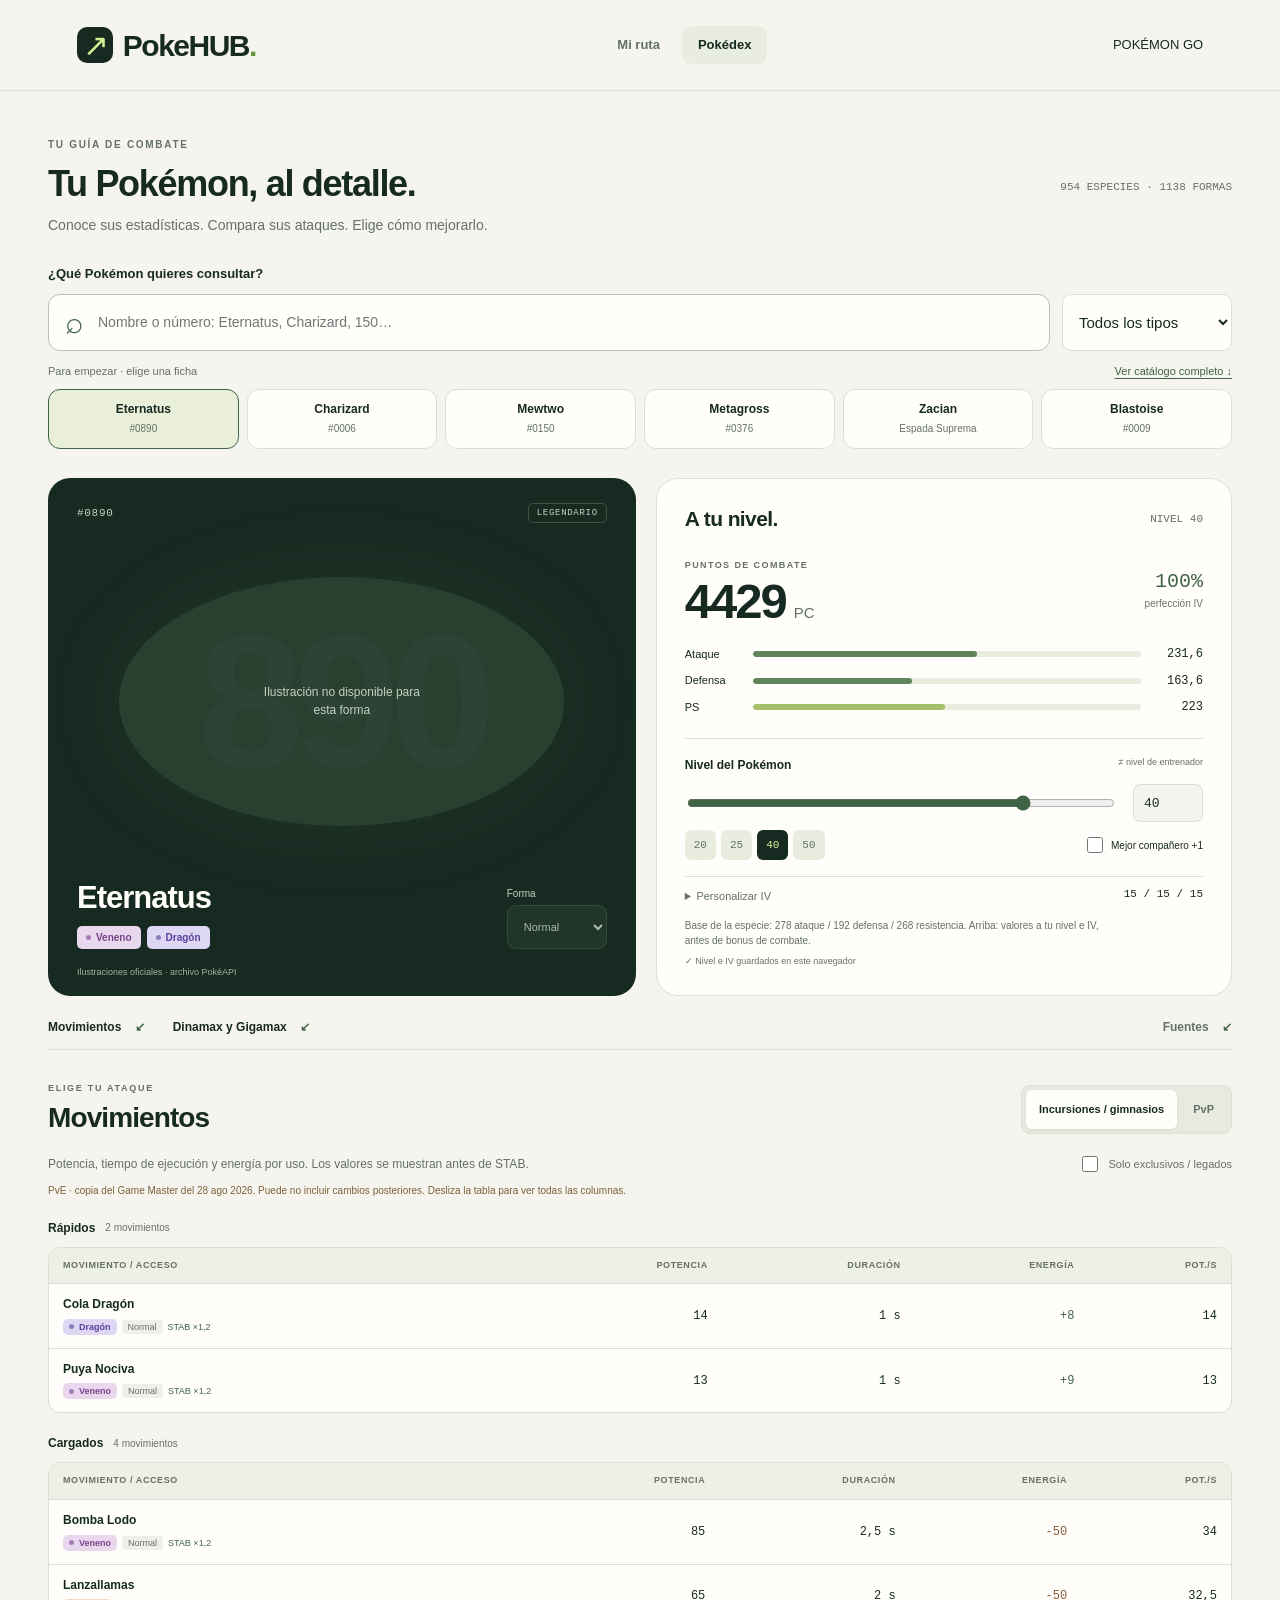
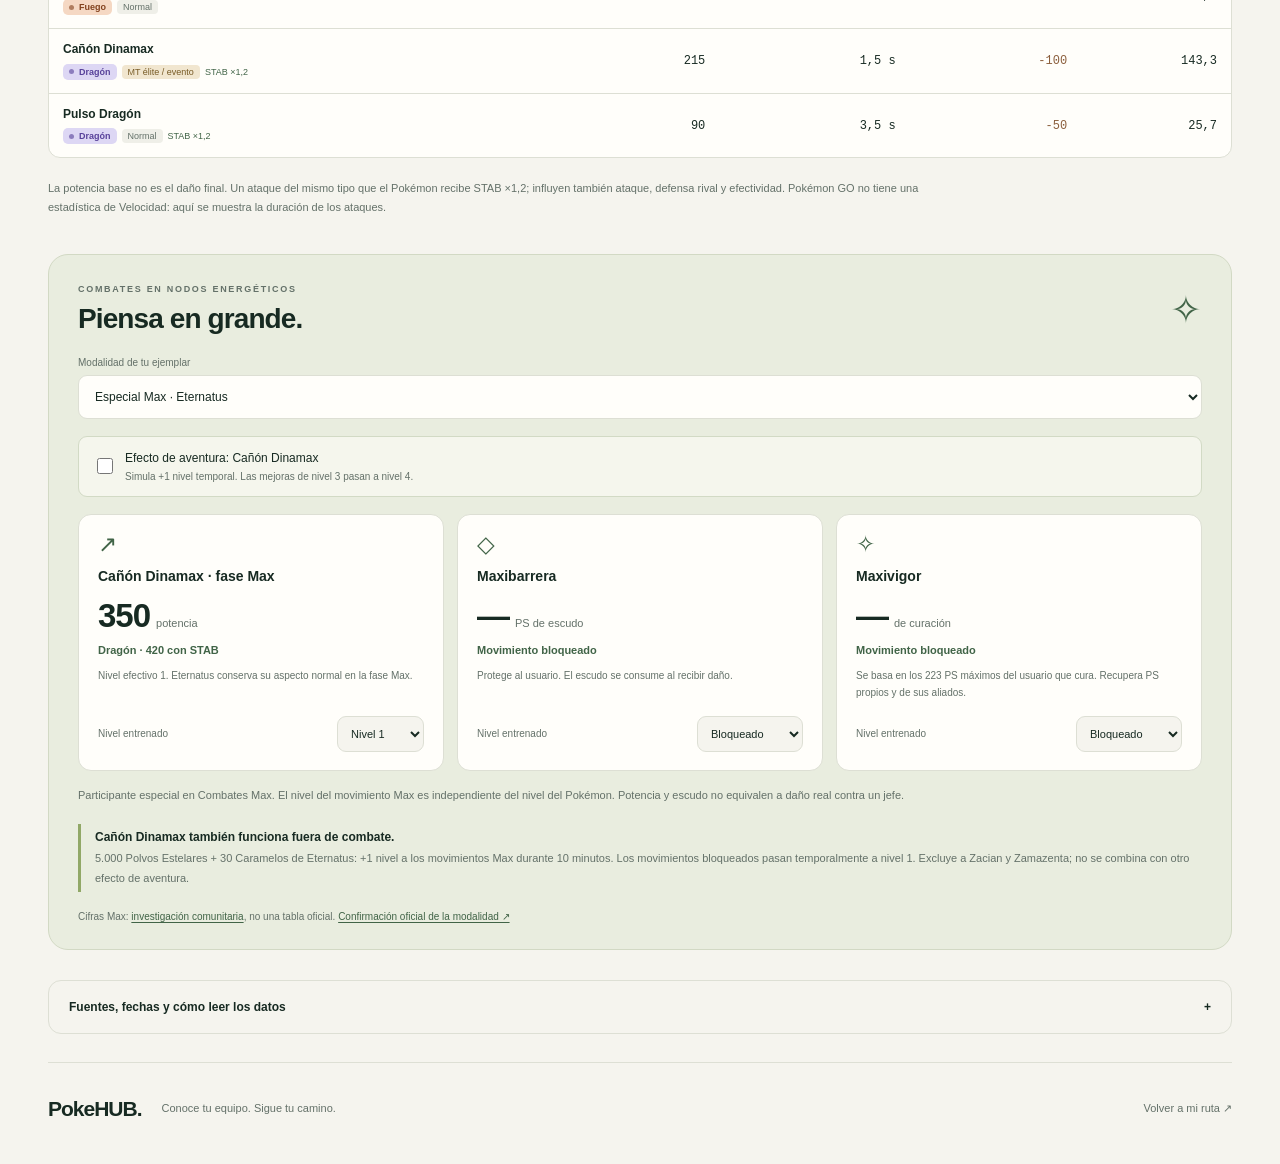
==== pokedex.html @ 444dfc64 "Add GO Pokedex with level stats and Max moves Add a Spanish Pokémon GO catalogue with real artwork, " ====
<!doctype html>
<html lang="es">
<head>
  <meta charset="utf-8"><meta name="viewport" content="width=device-width,initial-scale=1,viewport-fit=cover">
  <meta name="theme-color" content="#172a22"><meta name="description" content="Pokédex de Pokémon GO: calcula PC y estadísticas por nivel e IV, compara movimientos normales y legados, y consulta Dinamax y Gigamax.">
  <title>Pokédex · PokeHUB</title>
  <link rel="icon" href="data:image/svg+xml,%3Csvg xmlns='http://www.w3.org/2000/svg' viewBox='0 0 64 64'%3E%3Crect width='64' height='64' rx='18' fill='%23172a22'/%3E%3Cpath d='M18 42V22h28M34 10l12 12-12 12' fill='none' stroke='%23d0f18c' stroke-width='5'/%3E%3C/svg%3E">
  <link rel="stylesheet" href="style.css"><link rel="stylesheet" href="pokedex.css">
  <script type="module" src="pokedex.mjs"></script>
</head>
<body class="dex-page">
  <a class="skip-link" href="#pokemon-detail">Saltar a la ficha</a>
  <header class="site-header"><a href="index.html" class="brand" aria-label="PokeHUB, inicio"><span class="brand-icon" aria-hidden="true">↗</span>PokeHUB<span class="brand-dot">.</span></a><nav class="app-nav" aria-label="Módulos de PokeHUB"><a href="index.html">Mi ruta</a><a href="pokedex.html" aria-current="page">Pokédex</a></nav><span class="location">POKÉMON GO</span></header>
  <main class="page dex-main">
    <div class="page-heading"><div><div class="eyebrow">TU GUÍA DE COMBATE</div><h1>Tu Pokémon, al detalle.</h1><p>Conoce sus estadísticas. Compara sus ataques. Elige cómo mejorarlo.</p></div><span class="catalogue-badge" id="catalogue-badge">Cargando Pokédex…</span></div>
    <section class="dex-search" aria-label="Buscar Pokémon">
      <label for="pokemon-search" class="search-label">¿Qué Pokémon quieres consultar?</label>
      <div class="search-controls"><div class="pokemon-search-box"><span aria-hidden="true">⌕</span><input type="search" id="pokemon-search" placeholder="Nombre o número: Eternatus, Charizard, 150…" autocomplete="off" aria-controls="search-results"><button id="clear-search" aria-label="Limpiar búsqueda" hidden>×</button></div><label class="type-filter"><span class="sr-only">Filtrar por tipo</span><select id="type-filter"><option value="">Todos los tipos</option></select></label></div>
      <div class="search-meta"><span id="search-count" role="status">Preparando fichas…</span><button class="plain-link" id="browse-all">Ver catálogo completo ↓</button></div>
      <div id="search-results" class="search-results"></div><button class="button secondary load-more" id="load-more" hidden>Mostrar más Pokémon</button>
    </section>
    <div id="load-error" class="load-error" role="alert" hidden>No se ha podido cargar la Pokédex. Comprueba tu conexión y <button id="retry-load">vuelve a intentarlo</button>.</div>
    <div id="pokemon-detail" hidden>
      <section class="pokemon-overview" aria-label="Ficha y estadísticas">
        <div class="pokemon-portrait"><div class="portrait-top"><span id="dex-number"></span><span id="pokemon-category"></span></div><div class="art-stage"><span class="art-number" id="art-number" aria-hidden="true"></span><img id="pokemon-art" width="360" height="320" alt=""><span id="art-fallback" hidden>Ilustración no disponible para esta forma</span></div><div class="portrait-caption"><div><h2 id="pokemon-name"></h2><div id="pokemon-types" class="type-pills"></div></div><label class="form-picker">Forma<select id="form-select" aria-label="Forma del Pokémon"></select></label></div><p id="art-credit">Ilustraciones oficiales · archivo PokéAPI</p></div>
        <section class="stat-panel" aria-labelledby="stat-heading"><div class="section-kicker"><h2 id="stat-heading">A tu nivel.</h2><span id="effective-level"></span></div><div class="cp-heading"><div><span class="small-label">PUNTOS DE COMBATE</span><div class="cp-value"><span id="cp-value">—</span><span>PC</span></div></div><div class="iv-summary"><strong id="iv-percent"></strong><span>perfección IV</span></div></div><div class="stat-rows" id="stat-rows"></div><div class="level-control"><label for="level-range">Nivel del Pokémon <span>≠ nivel de entrenador</span></label><div class="level-inputs"><input id="level-range" type="range" min="1" max="50" step="0.5" value="40" aria-label="Nivel del Pokémon, deslizador"><input id="level-number" type="number" min="1" max="50" step="0.5" value="40" aria-label="Nivel del Pokémon"></div></div><div class="level-presets" aria-label="Niveles habituales"><button data-level="20">20</button><button data-level="25">25</button><button data-level="40">40</button><button data-level="50">50</button><label class="buddy-control"><input type="checkbox" id="best-buddy">Mejor compañero +1</label></div><details class="iv-controls"><summary>Personalizar IV <span id="iv-preview">15 / 15 / 15</span></summary><div class="iv-inputs"><label>Ataque<input id="iv-atk" type="number" min="0" max="15" step="1" value="15"></label><label>Defensa<input id="iv-def" type="number" min="0" max="15" step="1" value="15"></label><label>PS<input id="iv-hp" type="number" min="0" max="15" step="1" value="15"></label></div></details><p class="stat-note" id="stat-note">PC y PS calculados para este nivel e IV. Ataque y defensa efectivos antes de modificadores de combate.</p><p class="save-settings" id="settings-status" role="status"></p></section>
      </section>
      <nav class="detail-tabs" aria-label="Secciones de la ficha"><a href="#moves-section">Movimientos <span>↙</span></a><a href="#max-section">Dinamax y Gigamax <span>↙</span></a><a href="#sources">Fuentes <span>↙</span></a></nav>
      <section class="moves-section" id="moves-section" aria-labelledby="moves-heading"><div class="section-header"><div><div class="eyebrow">ELIGE TU ATAQUE</div><h2 id="moves-heading">Movimientos</h2></div><div class="segmented" role="group" aria-label="Modo de combate"><button data-mode="pve" aria-pressed="true">Incursiones / gimnasios</button><button data-mode="pvp" aria-pressed="false">PvP</button></div></div><div class="moves-toolbar"><p id="move-explainer"></p><label class="legacy-filter"><input type="checkbox" id="legacy-only">Solo exclusivos / legados</label></div><p id="move-date" class="data-note"></p><div id="move-tables"></div><p class="move-footnote">La potencia base no es el daño final. Un ataque del mismo tipo que el Pokémon recibe STAB ×1,2; influyen también ataque, defensa rival y efectividad. Pokémon GO no tiene una estadística de Velocidad: aquí se muestra la duración de los ataques.</p></section>
      <section class="max-section" id="max-section" aria-labelledby="max-heading"><div class="section-header"><div><div class="eyebrow">COMBATES EN NODOS ENERGÉTICOS</div><h2 id="max-heading">Piensa en grande.</h2></div><span class="max-mark" aria-hidden="true">✧</span></div><div id="max-content"></div></section>
    </div>
    <details class="sources" id="sources"><summary>Fuentes, fechas y cómo leer los datos <span>+</span></summary><div><p><strong>Herramienta independiente para Pokémon GO.</strong> No existe aquí una API oficial de Scopely. Las cifras proceden de datos del juego recopilados por proyectos comunitarios; las reglas publicadas por Pokémon GO se enlazan por separado.</p><ul id="data-sources"><li><a href="https://github.com/pvpoke/pvpoke" target="_blank" rel="noopener noreferrer">PvPoke: estadísticas GO, movimientos, IV y multiplicadores de nivel ↗</a></li><li><a href="https://github.com/PokeMiners/game_masters" target="_blank" rel="noopener noreferrer">PokeMiners: copia del Game Master para ataques PvE ↗</a></li><li><a href="https://github.com/PokeAPI/sprites" target="_blank" rel="noopener noreferrer">PokéAPI: ilustraciones oficiales y nombres; no usamos estadísticas de los juegos principales ↗</a></li><li><a href="https://pokemongo.com/max-pokemon-battle?hl=es" target="_blank" rel="noopener noreferrer">Pokémon GO: reglas oficiales de Dinamax y Gigamax ↗</a></li><li><a href="https://pokemongo.com/en/news/adventure-effect-eternatus" target="_blank" rel="noopener noreferrer">Pokémon GO: efecto de aventura de Cañón Dinamax ↗</a></li><li><a href="https://www.reddit.com/r/TheSilphRoad/comments/1nmx8fb/" target="_blank" rel="noopener noreferrer">Investigación de Flyfunner y colaboradores: cifras de ataques Max ↗</a></li></ul><p id="source-dates"></p><p>Los cambios del juego pueden preceder a estas fuentes. La disponibilidad de MT élite y de eventos debe confirmarse en el juego. El catálogo Max es una selección de compatibilidades confirmadas, no una agenda de incursiones activas.</p><p>El nivel 51 requiere el bonus activo de Mejor compañero. Las cifras no incluyen clima, amistad, Pokémon oscuros, megaenergía, escudos rivales ni eficacia contra un objetivo concreto. © Pokémon / Nintendo / Creatures / GAME FREAK. Datos de PvPoke bajo <a href="PVPoke-LICENSE.txt">licencia MIT</a>.</p></div></details>
    <footer><span class="footer-brand">PokeHUB.</span><p>Conoce tu equipo. Sigue tu camino.</p><a href="index.html">Volver a mi ruta ↗</a></footer>
  </main>
</body></html>
---- style.css ----
:root{--paper:#f5f4ee;--surface:#fffefa;--ink:#172a22;--muted:#647169;--line:#dddfd4;--lime:#d1ef91;--green:#416447;--soft:#e9eddf;--radius:20px;--mono:ui-monospace,SFMono-Regular,Consolas,monospace;--sans:Inter,-apple-system,BlinkMacSystemFont,"Segoe UI",sans-serif}
*{box-sizing:border-box}html{scroll-behavior:smooth;scroll-padding-top:30px}body{margin:0;background:var(--paper);color:var(--ink);font-family:var(--sans);font-size:15px;line-height:1.5;-webkit-font-smoothing:antialiased}button,input{font:inherit}button,a,input{-webkit-tap-highlight-color:transparent}button{cursor:pointer}button:disabled{cursor:default;opacity:.4}a{color:inherit}button:focus-visible,a:focus-visible,input:focus-visible,summary:focus-visible{outline:3px solid #668c30;outline-offset:4px}svg{width:20px;height:20px;flex:none}button{border:0}button svg{pointer-events:none}[hidden]{display:none!important}.skip-link{position:fixed;top:8px;left:8px;background:var(--lime);padding:12px;z-index:100;transform:translateY(-150%)}.skip-link:focus{transform:none}.site-header{height:91px;padding:0 6%;border-bottom:1px solid var(--line);display:flex;align-items:center;justify-content:space-between;gap:20px}.brand{display:flex;align-items:center;font-size:30px;font-weight:760;letter-spacing:-1.5px;text-decoration:none}.brand-icon{display:grid;place-items:center;width:36px;height:36px;border-radius:10px;background:var(--ink);color:var(--lime);margin-right:10px;font-size:31px;font-weight:400;line-height:1}.brand-dot{color:#67923a}.header-caption{font-size:10px;letter-spacing:2.2px;font-weight:650;color:var(--muted)}.location{font-size:13px;display:flex;align-items:center;gap:8px}.location>span{font-size:20px}.page{max-width:1136px;margin:auto;padding:46px 28px 30px}.page-heading{display:flex;align-items:center;justify-content:space-between;gap:20px;margin-bottom:28px}.eyebrow{font-size:10px;letter-spacing:1.7px;font-weight:750}.page-heading .eyebrow{color:var(--muted)}h1{font-size:36px;letter-spacing:-1.3px;line-height:1.2;font-weight:650;margin:10px 0}p{margin:0}.page-heading p{color:var(--muted);font-size:14px}.date-tag{font:11px var(--mono);padding:8px 12px;border:1px solid var(--line);border-radius:6px;white-space:nowrap}.overview{display:grid;grid-template-columns:1.65fr 1fr;gap:20px}.next-panel{background:var(--ink);color:var(--surface);border-radius:var(--radius);padding:30px;position:relative;overflow:hidden;display:flex;flex-direction:column;min-height:325px}.next-panel:after{content:"";position:absolute;right:-45px;top:-62px;width:215px;height:215px;border:1px solid #ffffff13;border-radius:50%;pointer-events:none}.next-top{display:flex;align-items:center;justify-content:space-between;margin-bottom:25px}.next-top .eyebrow{color:var(--lime);display:flex;align-items:center;gap:8px}.status-dot{width:6px;height:6px;background:var(--lime);border-radius:50%}.group-label{font:11px var(--mono);color:#b6c2b7;border:1px solid #ffffff22;border-radius:5px;padding:4px 8px}.hero-number{font-size:12px;color:#b8c6bc;margin-bottom:5px}.hero-coords{font-family:var(--mono);font-size:clamp(21px,2.4vw,30px);font-weight:450;letter-spacing:-1.3px;margin:0 0 22px;display:flex;flex-wrap:wrap;gap:0 10px}.hero-coords span{white-space:nowrap}.hero-copy{display:flex;align-items:center;justify-content:center;gap:10px;width:100%;background:var(--lime);color:var(--ink);border-radius:10px;min-height:54px;font-size:15px;font-weight:700;transition:background .15s,transform .15s}.hero-copy:hover{background:#e0ffa6}.hero-copy:active{transform:scale(.985)}.next-footer{margin-top:auto;padding-top:20px;display:flex;align-items:center;justify-content:space-between;gap:12px;font-size:12px;color:#b8c6bc}.next-footer strong{font-weight:650;color:var(--surface)}.next-footer .clock-line{display:flex;align-items:center;gap:7px}.next-footer svg{width:15px;height:15px}.initial-note{color:#c9d6ca;font-size:11px;line-height:1.5;margin-top:12px}.progress-panel{border:1px solid var(--line);border-radius:var(--radius);padding:28px;background:#efefe6;display:flex;flex-direction:column}.progress-panel>.eyebrow{color:var(--muted)}.progress-value{display:flex;align-items:baseline;gap:9px;line-height:1;margin:16px 0 8px;font-size:49px;letter-spacing:-2px;font-weight:600;font-variant-numeric:tabular-nums}.progress-total{font-size:22px;color:#819080;letter-spacing:-.5px;font-weight:400}.progress-caption{font-size:12px;color:var(--muted)}.progress-track{height:6px;border-radius:6px;overflow:hidden;background:#dbdfd0;margin-top:20px}.progress-track>div{height:100%;width:0;background:var(--green);transition:width .35s}.progress-detail{display:flex;justify-content:space-between;color:var(--muted);font-size:11px;margin-top:7px}.reward{display:flex;align-items:center;gap:11px;margin-top:23px;padding-top:18px;border-top:1px solid var(--line)}.reward-symbol{font-size:27px;color:var(--green)}.reward strong,.reward span:not(.reward-symbol){display:block}.reward strong{font-size:12px;font-weight:650}.reward div>span{font-size:10px;color:var(--muted);margin-top:2px}.mission{font-size:11px;color:var(--green);margin-top:8px}.save-status{font-size:10px;color:var(--muted);margin-top:17px;display:flex;gap:5px;align-items:center}.save-status.error{color:#8b412d}.route-info{border:1px solid var(--line);border-radius:11px;margin-top:18px;background:transparent}.route-info summary{cursor:pointer;display:flex;align-items:center;gap:9px;padding:13px 16px;font-size:12px;font-weight:600;list-style:none}.route-info summary::-webkit-details-marker{display:none}.info-icon{border:1px solid #8c9889;border-radius:50%;width:16px;height:16px;line-height:15px;font-size:10px;display:inline-block;text-align:center}.info-preview{font-weight:400;color:var(--muted);margin-left:4px}.summary-plus{margin-left:auto;font-size:20px;font-weight:400;line-height:1}.route-info[open] .summary-plus{transform:rotate(45deg)}.info-content{padding:3px 40px 18px;font-size:12px;line-height:1.7;color:var(--muted);max-width:900px}.info-content p+p{margin-top:10px}.info-content a{display:inline-block;margin-top:12px;color:var(--green);font-weight:600}.route-section{margin-top:40px}.route-heading{display:flex;align-items:center;justify-content:space-between;gap:15px;margin-bottom:20px}.route-heading .eyebrow{color:var(--muted)}h2{font-weight:600;font-size:23px;letter-spacing:-.6px;line-height:1.3;margin:6px 0 0}#route-title>span{display:inline-flex;align-items:center;justify-content:center;min-width:31px;height:25px;padding:0 7px;border:1px solid var(--line);font:12px var(--mono);border-radius:6px;vertical-align:middle;margin-left:8px;color:var(--muted)}.route-tools{display:flex;align-items:center;gap:13px}.text-button{color:var(--muted);background:transparent;font-size:12px;min-height:44px;padding:5px}.text-button:not(:disabled):hover{color:var(--ink)}.icon-button{width:42px;height:42px;display:grid;place-items:center;border:1px solid var(--line);border-radius:9px;background:transparent;color:var(--muted);font-size:24px}.icon-button:hover{background:var(--soft)}.filterbar{display:flex;align-items:center;justify-content:space-between;gap:16px;margin-bottom:12px}.filters{display:flex;gap:3px;background:#e9ebe2;padding:4px;border-radius:9px}.filter{font-size:12px;background:transparent;color:var(--muted);min-height:38px;border-radius:6px;padding:8px 12px;white-space:nowrap}.filter.active{background:var(--surface);color:var(--ink);box-shadow:0 1px 3px #172a2210;font-weight:650}.filter span{font:10px var(--mono);margin-left:4px;opacity:.7}.search{display:flex;align-items:center;gap:8px;border:1px solid var(--line);border-radius:9px;min-height:45px;width:275px;padding:0 12px;color:var(--muted)}.search svg{width:16px;height:16px}.search input{border:0;background:transparent;outline:none;width:100%;min-width:0;color:var(--ink);font-size:12px;padding:11px 0}.search:focus-within{border-color:var(--green);box-shadow:0 0 0 2px #41644724}.search input:focus-visible{outline:none}.search input::placeholder{color:#798375}.list-hint{font-size:11px;color:var(--muted);margin:14px 0 22px}.route-group{margin-bottom:22px}.group-heading{display:flex;align-items:center;justify-content:space-between;margin:0 3px 8px}.group-heading h3{font:10px var(--mono);letter-spacing:1.4px;font-weight:600;margin:0;color:var(--muted)}.group-heading span{font:10px var(--mono);color:var(--muted)}.group-body{background:var(--surface);border:1px solid var(--line);border-radius:12px;overflow:hidden}.stop{display:grid;grid-template-columns:37px minmax(0,1fr) 175px 116px;gap:17px;align-items:center;padding:19px 20px;position:relative;min-height:97px}.stop+.stop{border-top:1px solid var(--line)}.stop.is-next{background:#f2f7e9}.stop.is-next:before{content:"";position:absolute;top:0;bottom:0;left:0;width:3px;background:#8fbf53}.stop-number{width:34px;height:34px;display:grid;place-items:center;border-radius:50%;border:1px solid var(--line);font:12px var(--mono);background:#f7f7f0;color:var(--muted)}.is-next .stop-number{background:var(--ink);color:var(--lime);border-color:var(--ink)}.visited .stop-number{color:var(--green);background:#e8eedf;border-color:#d4dfca}.stop-coords{font:14px var(--mono);letter-spacing:-.35px;display:flex;flex-wrap:wrap;gap:0 6px;line-height:1.7}.stop-coords span{white-space:nowrap}.stop-meta{font-size:10px;color:var(--muted);margin-top:3px;display:flex;gap:7px;align-items:center}.next-tag{color:var(--green);font-weight:650}.visited .stop-coords{text-decoration:line-through;text-decoration-thickness:1.5px;color:#7e8b7c}.visited .stop-meta{color:#7b8778}.cooldown{font-size:11px;display:flex;align-items:center;gap:8px;color:var(--muted)}.cooldown svg{width:18px;height:18px;color:#83917e}.cooldown strong{display:block;color:#3c503d;font-size:12px;font-weight:650}.cooldown small{font-size:10px}.copy-button{display:flex;align-items:center;justify-content:center;gap:7px;min-height:42px;width:116px;padding:9px 12px;border:1px solid #ccd5bf;background:#eef4e5;color:var(--ink);border-radius:8px;font-size:12px;font-weight:650;transition:background .15s}.copy-button:hover{background:#deedc6}.copy-button svg{width:15px;height:15px}.visited .copy-button{background:transparent;color:var(--muted);font-weight:400;border-color:var(--line)}.visited .copy-button:hover{background:var(--soft)}.undo-stop{font-size:10px;color:var(--green);text-decoration:underline;background:transparent;padding:3px 6px;min-height:28px;margin:-5px 0}.empty-state{text-align:center;border:1px dashed #cbd3c4;border-radius:12px;padding:44px 25px;color:var(--muted)}.empty-state strong{font-size:20px;display:block;color:var(--ink);margin-bottom:8px}.empty-state p{font-size:13px}.done-panel{display:flex;flex-direction:column;justify-content:center;align-items:flex-start;flex:1}.done-symbol{font-size:40px;color:var(--lime);margin-bottom:12px}.done-panel h2{font-size:31px;margin:0 0 10px;color:white}.done-panel p{font-size:14px;color:#c2cfbf;max-width:350px}.done-panel .text-button{padding:0;color:var(--lime);margin-top:15px}footer{display:flex;align-items:center;gap:20px;padding:30px 0 10px;margin-top:40px;border-top:1px solid var(--line);color:var(--muted)}.footer-brand{font-size:21px;font-weight:750;letter-spacing:-1px;color:var(--ink)}footer p{font-size:11px}footer p span{font-size:10px;opacity:.8}footer a{margin-left:auto;font-size:11px;text-decoration:none}footer a:hover{text-decoration:underline}.toast{position:fixed;bottom:24px;left:50%;transform:translateX(-50%);background:var(--ink);color:var(--surface);box-shadow:0 8px 40px #0003;border:1px solid #49604b;border-radius:12px;padding:13px 16px;max-width:calc(100vw - 32px);width:max-content;z-index:20;display:flex;align-items:center;gap:14px;font-size:13px}.toast button{background:transparent;color:var(--lime);font-size:12px;min-height:32px;white-space:nowrap;padding:0 4px}.toast #toast-close{font-size:22px;color:#b4c3b1;padding:0 3px}.button{background:var(--ink);color:var(--surface);padding:12px 17px;min-height:46px;border-radius:9px;font-weight:600;font-size:13px}.button.secondary{background:var(--soft);color:var(--ink)}dialog{border:1px solid var(--line);border-radius:20px;padding:28px;max-width:440px;width:calc(100% - 32px);background:var(--surface);color:var(--ink);box-shadow:0 20px 90px #0002}dialog::backdrop{background:#111d16aa;backdrop-filter:blur(3px)}.dialog-icon{font-size:32px;color:var(--green)}dialog h2{margin:8px 0 12px}dialog p{font-size:13px;color:var(--muted);line-height:1.7}.dialog-actions{display:flex;gap:10px;justify-content:flex-end;margin-top:25px}.copy-fallback{position:fixed;top:0;left:0;opacity:0;pointer-events:none;width:1px;height:1px}
@media(min-width:1400px){.site-header{padding-left:max(6%,calc((100vw - 1080px)/2));padding-right:max(6%,calc((100vw - 1080px)/2))}}
@media(max-width:900px){.page{padding:32px 22px}.site-header{height:75px;padding:0 24px}.header-caption{display:none}.overview{grid-template-columns:1.3fr 1fr;gap:15px}.next-panel{padding:25px}.progress-panel{padding:23px}.hero-coords{font-size:24px}.stop{grid-template-columns:32px minmax(0,1fr) 128px 104px;gap:12px;padding:17px 16px}.copy-button{width:104px}.stop-coords{font-size:12px}.cooldown small{font-size:9px}.page-heading h1{font-size:31px}.filterbar{gap:10px}.search{width:240px}.filter{padding:8px 10px}.filter span{margin-left:2px}}
@media(max-width:650px){.site-header{height:68px;padding:0 20px}.brand{font-size:26px}.brand-icon{width:31px;height:31px;font-size:26px;border-radius:8px}.location{font-size:11px}.location>span{font-size:17px}.page{padding:27px 16px 20px}.page-heading{margin-bottom:21px}.page-heading .eyebrow{font-size:9px;letter-spacing:1.4px}h1,.page-heading h1{font-size:29px;letter-spacing:-1.1px;margin:9px 0;max-width:300px}.page-heading p{font-size:12px;max-width:300px}.date-tag{display:none}.overview{grid-template-columns:1fr;gap:12px}.next-panel{padding:23px;min-height:290px;border-radius:16px}.next-top{margin-bottom:20px}.hero-coords{font-size:25px;letter-spacing:-.9px;margin-bottom:20px;gap:0 9px}.hero-copy{min-height:52px}.next-footer{font-size:11px;padding-top:17px}.initial-note{font-size:10px}.progress-panel{display:grid;grid-template-columns:1fr 1fr;column-gap:18px;padding:19px 20px;border-radius:14px}.progress-panel>.eyebrow{grid-column:1}.progress-value{grid-column:1;font-size:34px;grid-row:2;margin:9px 0 4px}.progress-total{font-size:17px}.progress-caption{grid-column:1;font-size:10px}.progress-track{grid-column:1;margin-top:12px}.progress-detail{grid-column:1;font-size:10px}.reward{grid-column:2;grid-row:1/4;border:0;border-left:1px solid var(--line);padding:0 0 0 15px;margin:0;gap:8px;align-items:flex-start;flex-direction:column;justify-content:center}.reward-symbol{font-size:23px;line-height:1}.reward strong{font-size:11px;max-width:125px}.reward div>span{font-size:9px;margin-top:4px}.mission{grid-column:2;grid-row:4/6;font-size:10px;align-self:center;margin:0;padding-left:15px;border-left:1px solid var(--line)}.save-status{grid-column:1/-1;font-size:10px;margin-top:13px;padding-top:11px;border-top:1px solid var(--line)}.route-info{margin-top:12px}.route-info summary{font-size:11px;padding:12px}.info-preview{font-size:10px;margin-left:0}.info-content{padding:3px 18px 16px;font-size:11px}.route-section{margin-top:29px}.route-heading{margin-bottom:17px;gap:8px}.route-heading .eyebrow{font-size:9px}h2{font-size:21px}#route-title>span{font-size:10px;height:22px;min-width:27px;margin-left:5px}.route-tools{gap:7px;align-items:flex-end}.text-button{font-size:10px;max-width:85px;line-height:1.3}.icon-button{width:36px;height:40px;font-size:22px}.filterbar{flex-direction:column;align-items:stretch;gap:11px}.filters{width:100%;justify-content:space-between}.filter{flex:1;font-size:11px;padding:9px 7px;min-height:39px}.filter span{font-size:10px;margin-left:4px}.search{width:100%;min-height:42px}.list-hint{font-size:10px;margin:13px 0 21px}.group-heading h3{font-size:9px}.group-heading span{font-size:9px}.route-group{margin-bottom:20px}.stop{grid-template-columns:28px minmax(0,1fr) 92px;gap:7px 10px;padding:15px 12px;min-height:113px;align-items:center}.stop-number{grid-row:1/3;align-self:start;margin-top:3px;width:27px;height:27px;font-size:10px}.stop-main{grid-column:2;grid-row:1}.stop-coords{font-size:12px;line-height:1.55;letter-spacing:-.4px;display:block}.stop-coords span{display:block}.stop-meta{font-size:9px;gap:4px;flex-wrap:wrap;margin-top:4px}.stop-meta .next-tag{display:none}.cooldown{grid-column:2;grid-row:2;gap:5px;font-size:9px;align-self:end}.cooldown svg{width:12px;height:12px}.cooldown>div{display:flex;align-items:baseline;flex-wrap:wrap;gap:0 5px}.cooldown strong{font-size:10px;display:inline;font-weight:650}.cooldown small{font-size:9px;display:inline}.copy-button{grid-column:3;grid-row:1/3;width:92px;min-height:46px;padding:9px 8px;font-size:11px;gap:5px;align-self:center}.copy-button svg{width:14px;height:14px}.visited .copy-button{font-size:10px}.undo-stop{font-size:9px;min-height:25px;margin:-4px 0;padding:4px}.stop-meta .separator{display:none}footer{margin-top:25px;padding-top:23px;gap:12px;flex-wrap:wrap}.footer-brand{font-size:20px}footer p{font-size:10px}footer p span{font-size:9px}footer a{font-size:10px;margin-left:0;width:100%;padding-left:69px}.toast{bottom:16px;padding:11px 13px;gap:9px;font-size:11px;border-radius:10px}.toast button{font-size:11px}.dialog-actions{flex-direction:column-reverse}.dialog-actions .button{width:100%}}
@media(max-width:360px){.page{padding-left:12px;padding-right:12px}.next-panel{padding:20px}.hero-coords{font-size:23px}.stop{padding-left:9px;padding-right:9px;gap:7px}.copy-button{width:83px}.stop{grid-template-columns:25px minmax(0,1fr) 83px}.filter{padding-left:5px;padding-right:5px}.filter span{margin-left:2px}.info-preview{display:none}}
@media(prefers-reduced-motion:reduce){html{scroll-behavior:auto}*,*:before,*:after{transition:none!important;animation:none!important}}
.backup-panel,.migration-panel{display:flex;justify-content:space-between;align-items:center;gap:20px;margin-top:14px;padding:18px 20px;border:1px solid var(--line);border-radius:12px;background:var(--surface)}.backup-panel strong,.migration-panel strong{font-size:13px;font-weight:650}.backup-panel p,.migration-panel p{color:var(--muted);font-size:11px;margin-top:4px;max-width:500px}.backup-actions{display:flex;gap:8px;flex-shrink:0}.backup-actions .button{font-size:11px;min-height:44px;padding:10px 13px}.migration-panel{background:var(--soft)}.migration-panel .button{white-space:nowrap}.import-note{margin-top:10px} @media(max-width:650px){.backup-panel,.migration-panel{display:block;padding:16px}.backup-panel strong,.migration-panel strong{font-size:12px}.backup-panel p,.migration-panel p{font-size:11px}.backup-actions{margin-top:12px}.backup-actions .button{flex:1;font-size:11px}.migration-panel .button{margin-top:12px;width:100%}}
.app-nav{display:flex;gap:6px;align-items:center}.app-nav a{font-size:13px;font-weight:650;padding:9px 16px;border-radius:9px;text-decoration:none;color:var(--muted)}.app-nav a[aria-current="page"]{background:var(--soft);color:var(--ink)}.app-nav a:hover{background:var(--lime);color:var(--ink)}@media(max-width:650px){.app-nav a{padding:8px 10px;font-size:12px}.site-header:has(.app-nav) .location{display:none}.site-header:has(.app-nav){gap:10px}}
---- pokedex.css ----
.dex-main{max-width:1240px}.dex-page select{font:inherit;color:var(--ink);border:1px solid var(--line);background:var(--surface);border-radius:9px;padding:10px 30px 10px 12px;max-width:100%;min-height:44px}.dex-page input[type=checkbox]{accent-color:var(--green);width:16px;height:16px}.dex-page select:focus-visible{outline:3px solid #668c30;outline-offset:3px}.sr-only{position:absolute;width:1px;height:1px;padding:0;margin:-1px;overflow:hidden;clip:rect(0,0,0,0);white-space:nowrap;border:0}.catalogue-badge{font:11px var(--mono);color:var(--muted);white-space:nowrap}.dex-search{padding-bottom:29px}.search-label{font-size:13px;font-weight:650;display:block;margin-bottom:10px}.search-controls{display:flex;gap:12px}.pokemon-search-box{display:flex;align-items:center;gap:12px;background:var(--surface);border:1px solid #b8c4b5;border-radius:12px;min-height:57px;padding:0 16px;flex:1}.pokemon-search-box>span{font-size:31px;color:var(--green);line-height:1}.pokemon-search-box input{width:100%;border:0;outline:none;background:transparent;color:var(--ink);font-size:14px;min-width:0}.pokemon-search-box:focus-within{outline:3px solid #8ea77755;border-color:var(--green)}.pokemon-search-box button{font-size:24px;background:none;padding:5px;color:var(--muted)}.type-filter select{height:57px;min-width:170px}.search-meta{display:flex;justify-content:space-between;gap:12px;margin:12px 0 10px;color:var(--muted);font-size:11px}.plain-link{background:transparent;color:var(--green);font-size:11px;padding:0;text-decoration:underline;text-underline-offset:3px}.search-results{display:grid;grid-template-columns:repeat(6,minmax(0,1fr));gap:8px}.pokemon-result{display:flex;flex-direction:column;align-items:center;gap:3px;padding:10px 6px 12px;border:1px solid var(--line);background:var(--surface);border-radius:12px;min-width:0;color:var(--ink);transition:border-color .15s,background .15s}.pokemon-result:hover,.pokemon-result[aria-pressed=true]{border-color:var(--green);background:#e9efd9}.pokemon-result img{width:68px;height:62px;object-fit:contain}.pokemon-result strong{font-size:12px;font-weight:650;max-width:100%;overflow:hidden;text-overflow:ellipsis;white-space:nowrap}.pokemon-result small{font-size:10px;color:var(--muted);max-width:100%;overflow:hidden;text-overflow:ellipsis;white-space:nowrap}.no-results{grid-column:1/-1;padding:24px;text-align:center;border:1px dashed var(--line);border-radius:12px;color:var(--muted)}.load-more{display:block;margin:12px auto 0;font-size:12px}.load-error{border:1px solid #bc8360;background:#fff3e7;padding:25px;border-radius:12px}.load-error button{background:none;color:var(--green);text-decoration:underline}.pokemon-overview{display:grid;grid-template-columns:1.02fr 1fr;gap:20px;scroll-margin-top:25px}.pokemon-portrait{background:var(--ink);color:var(--surface);border-radius:22px;padding:25px 29px 16px;display:flex;flex-direction:column;position:relative;overflow:hidden;min-height:505px}.portrait-top{display:flex;align-items:center;justify-content:space-between;font:11px var(--mono);letter-spacing:.7px;color:#c2d1c1}.portrait-top span:last-child{border:1px solid #a5b99b44;padding:4px 8px;border-radius:5px;text-transform:uppercase;font-size:9px}.art-stage{flex:1;min-height:280px;position:relative;display:grid;place-items:center;isolation:isolate}.art-number{position:absolute;inset:0;display:grid;place-items:center;font-size:clamp(100px,15vw,190px);font-weight:800;color:#ffffff05;letter-spacing:-10px;z-index:-1}.art-stage:before{content:'';position:absolute;inset:15% 8%;border-radius:50%;background:#294031;box-shadow:0 0 90px #71965918;z-index:-1}.art-stage img{width:100%;height:300px;max-width:390px;object-fit:contain;filter:drop-shadow(0 18px 12px #0c1e1788)}#art-fallback{font-size:12px;color:#c2d1c1;text-align:center;max-width:180px}.portrait-caption{display:flex;justify-content:space-between;align-items:flex-end;gap:15px}.portrait-caption h2{font-size:31px;font-weight:600;letter-spacing:-1px;margin:0 0 10px;line-height:1.2}.type-pills{display:flex;gap:6px;flex-wrap:wrap}.type-pill{display:inline-flex;gap:5px;align-items:center;font-size:10px;font-weight:650;padding:4px 9px;border-radius:5px;background:var(--type-bg,#e3e6da);color:var(--type-ink,#203b27);white-space:nowrap}.type-pill:before{content:'';width:5px;height:5px;border-radius:50%;background:currentColor;opacity:.6}.form-picker{font-size:10px;color:#c2d1c1;display:flex;flex-direction:column;gap:4px;max-width:48%}.form-picker select{background:#253c2f;color:#f0f4e8;border-color:#83977655;font-size:11px;max-width:205px;width:100%}#art-credit{color:#a2b29e;font-size:9px;margin:17px 0 0}.stat-panel{border:1px solid var(--line);border-radius:22px;background:var(--surface);padding:26px 28px}.section-kicker{display:flex;justify-content:space-between;align-items:center;gap:10px}.section-kicker h2{font-size:21px;font-weight:600;margin:0}.section-kicker>span{font:11px var(--mono);color:var(--muted)}.cp-heading{display:flex;align-items:center;justify-content:space-between;margin:20px 0 17px}.small-label{font-size:9px;letter-spacing:1.4px;color:var(--muted);font-weight:700}.cp-value{display:flex;gap:8px;align-items:baseline;font-size:49px;line-height:1.1;letter-spacing:-2px;font-weight:650;font-variant-numeric:tabular-nums}.cp-value>span:last-child{font-size:15px;letter-spacing:0;font-weight:400;color:var(--muted)}.iv-summary{display:flex;flex-direction:column;text-align:right;gap:3px}.iv-summary strong{font:20px var(--mono);color:var(--green)}.iv-summary span{font-size:10px;color:var(--muted)}.stat-row{display:grid;grid-template-columns:56px 1fr 50px;gap:12px;align-items:center;margin:10px 0;font-size:11px}.stat-row strong{font:12px var(--mono);text-align:right}.stat-bar{height:6px;background:var(--soft);border-radius:4px;overflow:hidden}.stat-bar span{display:block;height:100%;background:#60845c;border-radius:4px;transition:width .2s}.stat-row.hp .stat-bar span{background:#a6bf69}.level-control{margin-top:23px;border-top:1px solid var(--line);padding-top:17px}.level-control label{display:flex;justify-content:space-between;font-size:12px;font-weight:650;gap:8px}.level-control label span{font-size:9px;font-weight:400;color:var(--muted)}.level-inputs{display:flex;align-items:center;gap:16px;margin-top:10px}.level-inputs input[type=range]{flex:1;min-width:0;accent-color:var(--green);height:30px;cursor:pointer}.level-inputs input[type=number],.iv-inputs input{border:1px solid var(--line);border-radius:7px;padding:7px 6px 7px 10px;width:70px;color:var(--ink);background:var(--paper);font:13px var(--mono);min-height:38px}.level-presets{display:flex;align-items:center;gap:5px;margin-top:8px;flex-wrap:wrap}.level-presets>button{background:var(--soft);color:var(--muted);padding:5px 9px;border-radius:6px;font:11px var(--mono);min-height:30px}.level-presets>button.active{background:var(--ink);color:var(--lime)}.buddy-control{display:flex;align-items:center;gap:5px;font-size:10px;margin-left:auto}.iv-controls{border-top:1px solid var(--line);margin-top:16px;padding-top:11px}.iv-controls summary{font-size:11px;cursor:pointer;color:var(--muted)}.iv-controls summary span{float:right;font:11px var(--mono);color:var(--ink)}.iv-inputs{display:flex;gap:12px;margin-top:13px}.iv-inputs label{font-size:11px;display:flex;flex-direction:column;gap:5px;flex:1}.iv-inputs input{width:100%}.stat-note{font-size:10px;line-height:1.5;color:var(--muted);margin-top:13px;max-width:440px}.save-settings{font-size:9px;color:var(--muted);margin-top:7px;min-height:14px}.detail-tabs{display:flex;border-bottom:1px solid var(--line);gap:28px;padding:22px 0 13px;margin-bottom:32px}.detail-tabs a{font-size:12px;text-decoration:none;font-weight:650}.detail-tabs a:last-child{margin-left:auto;color:var(--muted)}.detail-tabs span{margin-left:10px;color:var(--green)}.section-header{display:flex;align-items:center;justify-content:space-between;gap:16px;margin-bottom:16px}.section-header .eyebrow{color:var(--muted);font-size:9px}.section-header h2{font-size:28px;letter-spacing:-.9px;margin:5px 0 0;font-weight:600}.segmented{display:flex;background:#e7eadf;border:1px solid var(--line);border-radius:9px;padding:4px;gap:3px}.segmented button{background:none;color:var(--muted);font-size:11px;font-weight:600;border-radius:6px;padding:10px 13px;min-height:39px}.segmented button[aria-pressed=true]{background:var(--surface);color:var(--ink);box-shadow:0 1px 3px #172a2212}.moves-toolbar{display:flex;justify-content:space-between;align-items:center;gap:20px;font-size:12px;color:var(--muted);margin-bottom:8px}.moves-toolbar p{max-width:700px}.legacy-filter{display:flex;align-items:center;gap:7px;white-space:nowrap;font-size:11px}.data-note{font-size:10px;color:#7c623a;margin-bottom:18px}.move-group{margin:21px 0}.move-group h3{font-size:12px;display:flex;align-items:center;gap:10px;font-weight:650;margin:0 0 10px}.move-group h3 span{font-size:10px;color:var(--muted);font-weight:400}.table-scroll{border:1px solid var(--line);border-radius:12px;overflow:auto;background:var(--surface)}.moves-table{border-collapse:collapse;width:100%;font-size:12px;min-width:590px}.moves-table th{font-size:9px;text-transform:uppercase;letter-spacing:.6px;color:var(--muted);text-align:right;font-weight:650;padding:11px 14px;background:#eeefe5;white-space:nowrap}.moves-table th:first-child{text-align:left;width:41%}.moves-table td{padding:13px 14px;border-top:1px solid var(--line);text-align:right;font:12px var(--mono);white-space:nowrap}.moves-table td:first-child{text-align:left;font-family:var(--sans);white-space:normal}.move-name{display:block;font-size:12px;font-weight:650;line-height:1.3}.move-badges{display:flex;gap:5px;align-items:center;flex-wrap:wrap;margin-top:6px}.move-badges .type-pill{font-size:9px;padding:3px 6px}.access-badge{font-size:9px;color:#775a24;background:#f1e6cf;padding:2px 6px;border-radius:4px}.stab-badge{font:9px var(--sans);color:var(--green)}.move-buff{display:block;font-size:9px;font-weight:400;color:var(--muted);margin-top:7px}.energy-positive{color:var(--green)}.energy-negative{color:#8b5e3c}.move-footnote{font-size:11px;color:var(--muted);line-height:1.7;max-width:920px;margin:14px 0 0}.empty-moves{font-size:12px;color:var(--muted);padding:15px;border:1px dashed var(--line);border-radius:10px}.max-section{margin-top:37px;padding:27px 29px 25px;border:1px solid #d2d9c4;background:#e9eddf;border-radius:20px;scroll-margin-top:20px}.max-mark{font-size:38px;color:var(--green)}.max-controls{display:flex;align-items:flex-end;gap:14px;flex-wrap:wrap;margin-bottom:17px}.max-controls label{display:flex;flex-direction:column;font-size:10px;color:var(--muted);gap:5px;flex:1;min-width:130px}.max-controls select{font-size:12px;width:100%;background:var(--surface)}.max-effect{display:flex;align-items:center;gap:9px;padding:12px 14px;background:#f5f6ed;border:1px solid #d2dac5;border-radius:9px;font-size:12px;margin-bottom:17px}.max-effect small{font-size:10px;display:block;color:var(--muted);margin-top:2px}.max-effect input{flex-shrink:0}.max-cards{display:grid;grid-template-columns:repeat(3,minmax(0,1fr));gap:13px}.max-card{border:1px solid var(--line);background:var(--surface);border-radius:13px;padding:18px 19px;display:flex;flex-direction:column}.max-card-icon{font-size:23px;color:var(--green);line-height:1;margin-bottom:10px}.max-card h3{font-size:14px;margin:0 0 9px;font-weight:650;min-height:21px}.max-card-number{font-size:33px;letter-spacing:-1px;font-weight:600;line-height:1.2}.max-card-number span{font-size:11px;font-weight:400;letter-spacing:0;color:var(--muted);margin-left:6px}.max-card p{font-size:10px;color:var(--muted);line-height:1.7;margin:8px 0 14px;min-height:35px}.max-card label{display:flex;justify-content:space-between;align-items:center;font-size:10px;color:var(--muted);margin-top:auto;gap:6px}.max-card select{padding:6px 22px 6px 9px;min-height:36px;font-size:11px;background:var(--paper)}.max-boost{display:block;color:var(--green);font-size:11px;font-weight:650;margin-top:7px}.max-summary{font-size:11px;line-height:1.7;color:var(--muted);margin:15px 0 0}.max-comparison{display:flex;align-items:center;gap:15px;margin-top:17px;border-top:1px solid #cdd5be;padding-top:14px;font-size:11px;color:var(--green)}.max-comparison img{height:80px;width:86px;object-fit:contain}.max-comparison strong{display:block;color:var(--ink);font-size:12px;margin-bottom:4px}.max-unknown{display:flex;gap:22px;align-items:center;padding:12px 0 5px}.max-unknown>span{font-size:38px;color:#829573}.max-unknown strong{font-size:14px}.max-unknown p{font-size:12px;color:var(--muted);margin-top:6px;max-width:700px;line-height:1.7}.adventure-note{border-left:3px solid #91a867;margin-top:20px;padding:3px 0 3px 14px;font-size:11px;line-height:1.8;color:var(--muted)}.adventure-note strong{color:var(--ink);font-size:12px;display:block}.max-source{font-size:10px;color:var(--muted);margin-top:17px}.max-source a{color:var(--green);text-underline-offset:2px}.sources{border:1px solid var(--line);border-radius:13px;margin-top:30px;font-size:12px;scroll-margin-top:20px}.sources summary{padding:17px 20px;cursor:pointer;font-weight:600;list-style:none}.sources summary>span{float:right}.sources>div{padding:0 23px 22px;color:var(--muted);max-width:1000px;line-height:1.8}.sources p+p{margin-top:13px}.sources li{margin:6px 0}.sources a{text-underline-offset:3px}.dex-page footer{margin-top:28px}
@media(max-width:900px){.pokemon-overview{gap:14px}.pokemon-portrait{padding:22px 20px 16px}.stat-panel{padding:22px}.portrait-caption{flex-direction:column;align-items:flex-start}.form-picker{max-width:100%;width:100%;flex-direction:row;align-items:center}.form-picker select{max-width:100%;flex:1}.portrait-caption h2{font-size:29px}.art-stage img{height:280px}.search-results{grid-template-columns:repeat(3,minmax(0,1fr))}.pokemon-result{flex-direction:row;text-align:left;display:grid;grid-template-columns:48px 1fr;column-gap:7px;padding:8px}.pokemon-result img{width:48px;height:48px;grid-row:1/3}.pokemon-result strong{align-self:end;font-size:11px}.pokemon-result small{align-self:start;font-size:9px}.catalogue-badge{font-size:9px}.moves-toolbar{align-items:flex-start}.section-header{align-items:flex-start}.max-card{padding:16px 14px}.max-card h3{font-size:12px}.buddy-control{margin-left:0}.cp-value{font-size:44px}}
@media(max-width:650px){.dex-page .brand{font-size:24px;letter-spacing:-1px}.dex-main{padding-top:25px}.dex-main .page-heading h1{font-size:29px;max-width:none}.dex-main .page-heading{display:block;margin-bottom:20px}.dex-main .page-heading p{max-width:none;font-size:12px}.catalogue-badge{display:inline-block;margin-top:13px;font-size:10px}.search-label{font-size:12px}.search-controls{gap:8px;flex-wrap:wrap}.pokemon-search-box{min-height:51px;flex-basis:100%;padding:0 12px}.pokemon-search-box input{font-size:12px}.type-filter{width:100%}.type-filter select{height:39px;min-height:39px;width:100%;font-size:11px}.search-meta{font-size:10px;margin-top:11px;align-items:center}.plain-link{font-size:10px}.search-results{grid-template-columns:repeat(3,minmax(0,1fr));gap:6px}.pokemon-result{display:flex;flex-direction:column;padding:8px 3px;gap:2px;text-align:center}.pokemon-result img{width:53px;height:52px}.pokemon-result strong,.pokemon-result small{align-self:center;max-width:100%}.pokemon-result strong{font-size:10px}.pokemon-result small{font-size:8px}.dex-search{padding-bottom:20px}.pokemon-overview{grid-template-columns:1fr;gap:12px}.pokemon-portrait{padding:20px 22px 14px;min-height:365px;border-radius:17px}.art-stage{min-height:215px}.art-stage img{height:230px;max-width:300px}.art-number{font-size:150px}.portrait-caption{flex-direction:row;align-items:flex-end}.portrait-caption h2{font-size:26px;margin-bottom:8px}.form-picker{max-width:46%;display:flex;flex-direction:column;align-items:stretch;font-size:9px}.form-picker select{font-size:10px;min-height:39px;padding:8px 24px 8px 8px}.type-pill{font-size:9px}.portrait-top{font-size:10px}#art-credit{font-size:8px;margin-top:12px}.stat-panel{padding:21px;border-radius:17px}.section-kicker h2{font-size:20px}.cp-heading{margin-top:17px}.cp-value{font-size:45px}.iv-summary strong{font-size:18px}.level-control{margin-top:20px}.buddy-control{margin-left:auto}.detail-tabs{gap:13px;margin-bottom:25px;padding-top:18px;font-size:10px}.detail-tabs a{font-size:10px}.detail-tabs span{display:none}.section-header{display:block;margin-bottom:13px}.section-header h2{font-size:25px}.segmented{margin-top:14px;width:100%}.segmented button{flex:1;padding:9px 6px;font-size:10px}.moves-toolbar{display:block;font-size:11px}.legacy-filter{margin-top:12px;font-size:10px}.data-note{font-size:9px;margin-top:10px;line-height:1.6}.move-group h3{font-size:11px}.move-group h3 span{font-size:9px}.moves-table{min-width:565px;font-size:11px}.moves-table th{padding:10px 12px;font-size:8px}.moves-table td{padding:12px;font-size:11px}.move-name{font-size:11px}.move-footnote{font-size:10px}.table-scroll{background:linear-gradient(to right,#fffefa 30%,#fffefa00),linear-gradient(to right,#fffefa00,#fffefa 70%) 100% 0,linear-gradient(to right,#172a2222,#172a2200),linear-gradient(to left,#172a2222,#172a2200) 100% 0;background-repeat:no-repeat;background-size:30px 100%,30px 100%,12px 100%,12px 100%;background-attachment:local,local,scroll,scroll;background-color:var(--surface)}.max-section{margin-top:27px;padding:21px 16px;border-radius:17px}.max-section .section-header{display:flex;align-items:center}.max-controls{gap:9px;margin-top:17px}.max-controls label{font-size:10px;min-width:120px}.max-controls select{font-size:11px}.max-effect{font-size:11px;padding:11px}.max-effect small{font-size:9px}.max-cards{grid-template-columns:1fr;gap:10px}.max-card{display:grid;grid-template-columns:1fr 100px;gap:0 12px;padding:16px}.max-card-icon{display:none}.max-card h3{font-size:13px;grid-column:1;grid-row:1;margin-bottom:7px;min-height:0}.max-card-number{grid-column:1;grid-row:2;font-size:29px}.max-card p{grid-column:1/-1;grid-row:4;min-height:0;margin:8px 0 0;font-size:10px}.max-card label{grid-column:2;grid-row:1/4;flex-direction:column;justify-content:center;align-items:flex-end;margin:0;font-size:9px}.max-boost{grid-column:1;grid-row:3;font-size:10px;margin-top:4px}.max-card select{font-size:10px}.max-summary{font-size:10px}.max-source{font-size:9px}.adventure-note{font-size:10px;margin-top:17px}.adventure-note strong{font-size:11px}.max-unknown{gap:12px}.max-unknown strong{font-size:12px}.max-unknown p{font-size:11px}.max-comparison{font-size:10px}.sources{margin-top:21px}.sources summary{font-size:11px;padding:15px}.sources>div{font-size:10px;padding:0 16px 18px}.sources ul{padding-left:17px}.dex-page footer a{padding-left:0}}
@media(max-width:360px){.buddy-control{margin-left:0;width:100%;margin-top:6px}.form-picker{max-width:45%}.portrait-caption h2{font-size:23px}.detail-tabs{gap:10px}.stat-panel{padding:18px}.max-controls label{flex-basis:100%}}
.normal-access{color:var(--muted);background:#efefe8}@media(max-width:650px){.max-card{grid-template-columns:minmax(0,1fr) 110px}.max-card select{width:100%;padding-right:17px}.max-card label{width:110px}}
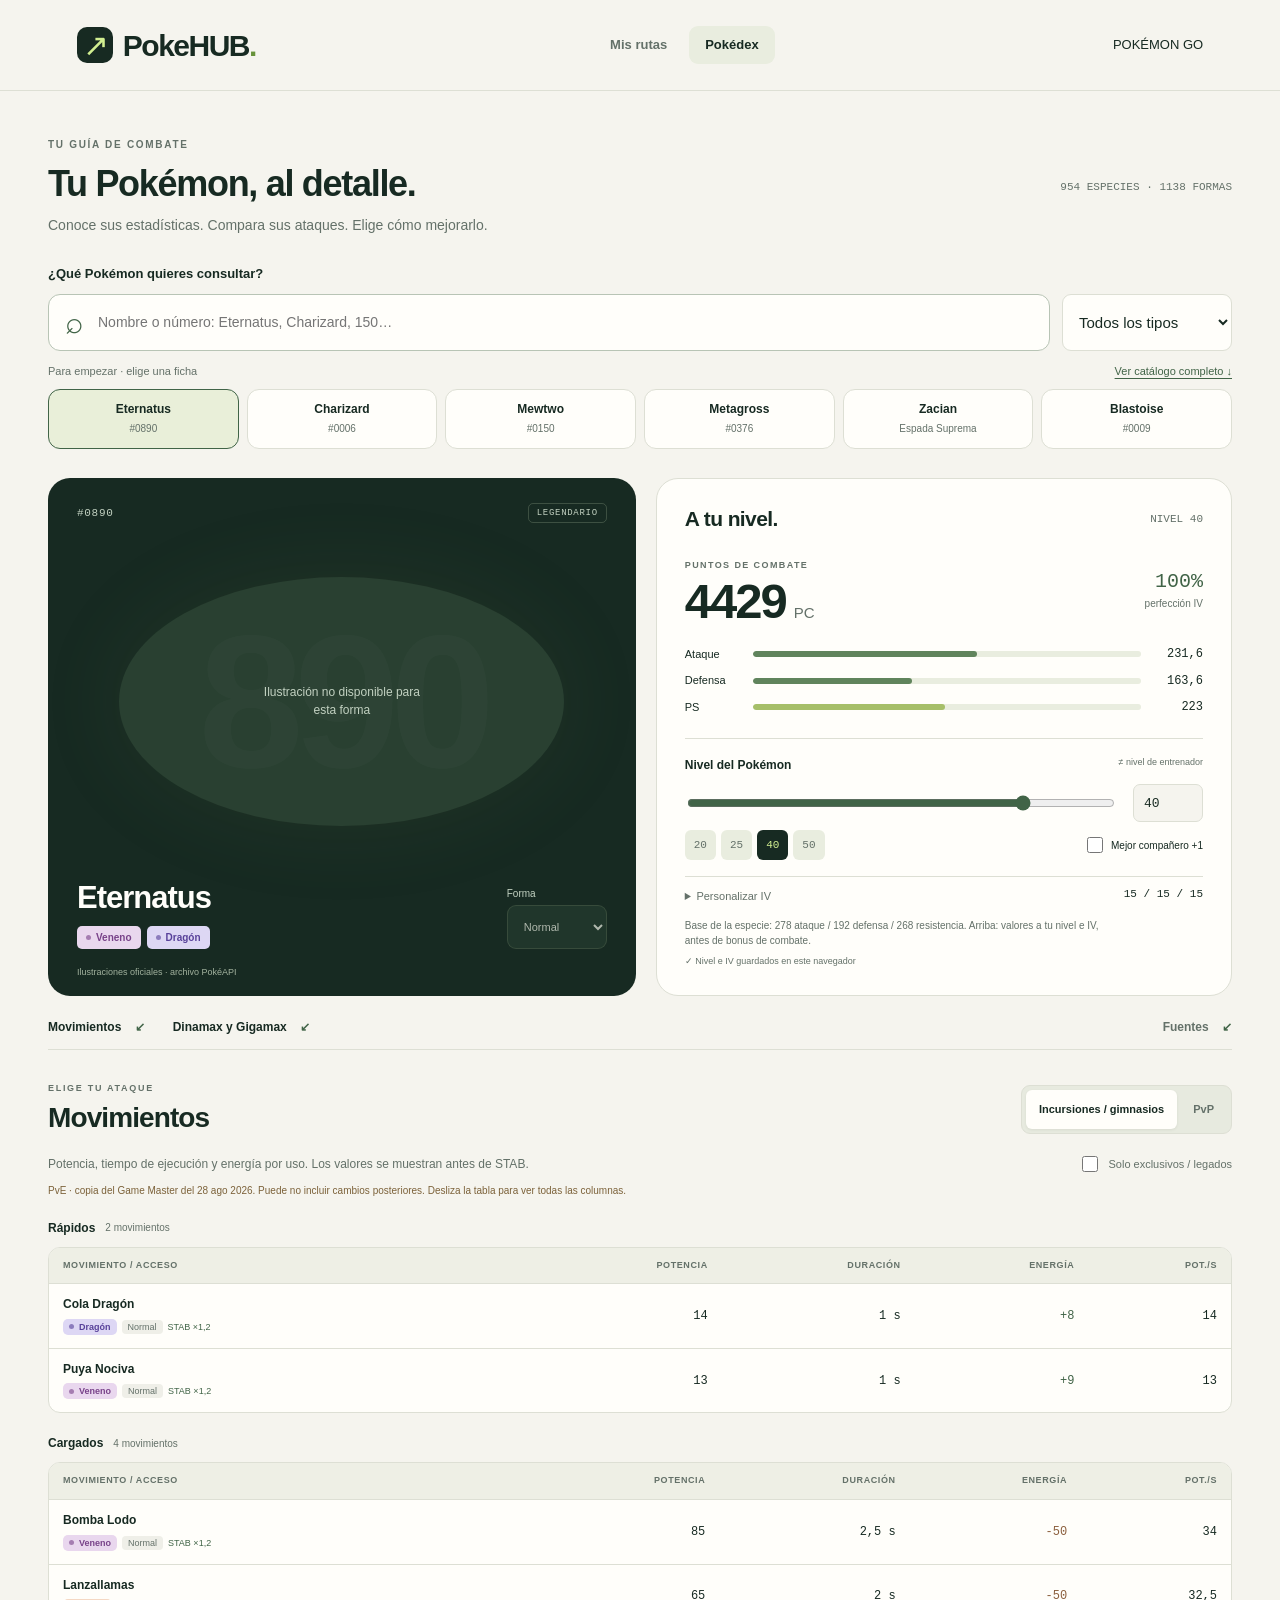
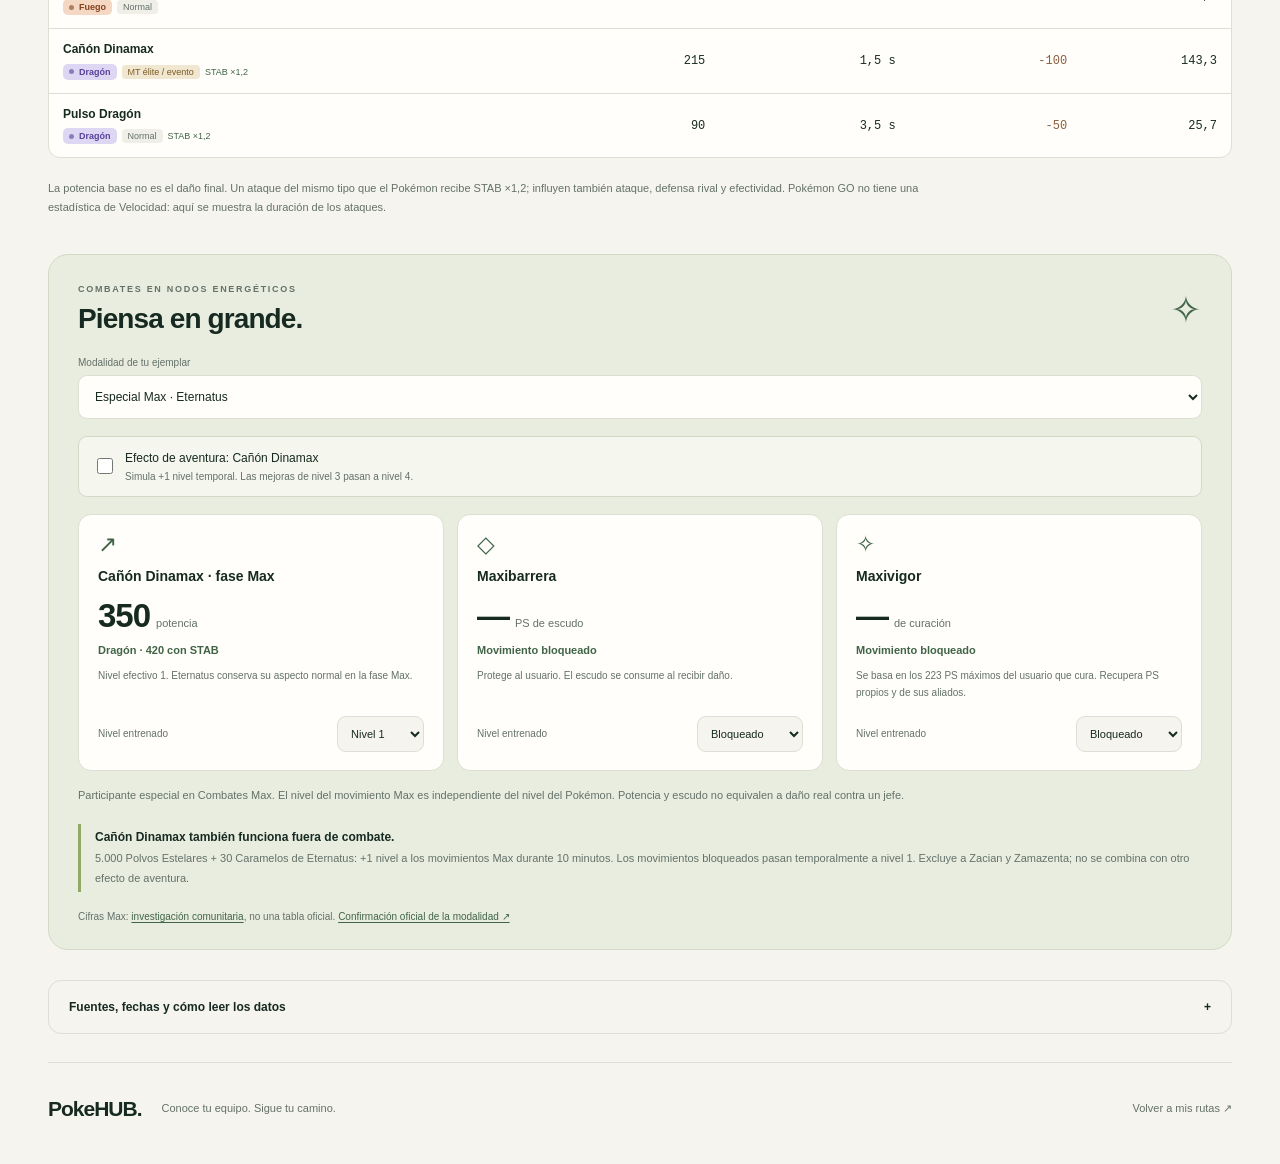
==== commit 65645f8b: "Add independent London Stardust route with synced progress Add the 20 supplied PoGoQuest stops with " ====
--- a/pokedex.html
+++ b/pokedex.html
@@ -10,7 +10,7 @@
 </head>
 <body class="dex-page">
   <a class="skip-link" href="#pokemon-detail">Saltar a la ficha</a>
-  <header class="site-header"><a href="index.html" class="brand" aria-label="PokeHUB, inicio"><span class="brand-icon" aria-hidden="true">↗</span>PokeHUB<span class="brand-dot">.</span></a><nav class="app-nav" aria-label="Módulos de PokeHUB"><a href="index.html">Mi ruta</a><a href="pokedex.html" aria-current="page">Pokédex</a></nav><span class="location">POKÉMON GO</span></header>
+  <header class="site-header"><a href="index.html" class="brand" aria-label="PokeHUB, inicio"><span class="brand-icon" aria-hidden="true">↗</span>PokeHUB<span class="brand-dot">.</span></a><nav class="app-nav" aria-label="Módulos de PokeHUB"><a href="index.html">Mis rutas</a><a href="pokedex.html" aria-current="page">Pokédex</a></nav><span class="location">POKÉMON GO</span></header>
   <main class="page dex-main">
     <div class="page-heading"><div><div class="eyebrow">TU GUÍA DE COMBATE</div><h1>Tu Pokémon, al detalle.</h1><p>Conoce sus estadísticas. Compara sus ataques. Elige cómo mejorarlo.</p></div><span class="catalogue-badge" id="catalogue-badge">Cargando Pokédex…</span></div>
     <section class="dex-search" aria-label="Buscar Pokémon">
@@ -30,6 +30,6 @@
       <section class="max-section" id="max-section" aria-labelledby="max-heading"><div class="section-header"><div><div class="eyebrow">COMBATES EN NODOS ENERGÉTICOS</div><h2 id="max-heading">Piensa en grande.</h2></div><span class="max-mark" aria-hidden="true">✧</span></div><div id="max-content"></div></section>
     </div>
     <details class="sources" id="sources"><summary>Fuentes, fechas y cómo leer los datos <span>+</span></summary><div><p><strong>Herramienta independiente para Pokémon GO.</strong> No existe aquí una API oficial de Scopely. Las cifras proceden de datos del juego recopilados por proyectos comunitarios; las reglas publicadas por Pokémon GO se enlazan por separado.</p><ul id="data-sources"><li><a href="https://github.com/pvpoke/pvpoke" target="_blank" rel="noopener noreferrer">PvPoke: estadísticas GO, movimientos, IV y multiplicadores de nivel ↗</a></li><li><a href="https://github.com/PokeMiners/game_masters" target="_blank" rel="noopener noreferrer">PokeMiners: copia del Game Master para ataques PvE ↗</a></li><li><a href="https://github.com/PokeAPI/sprites" target="_blank" rel="noopener noreferrer">PokéAPI: ilustraciones oficiales y nombres; no usamos estadísticas de los juegos principales ↗</a></li><li><a href="https://pokemongo.com/max-pokemon-battle?hl=es" target="_blank" rel="noopener noreferrer">Pokémon GO: reglas oficiales de Dinamax y Gigamax ↗</a></li><li><a href="https://pokemongo.com/en/news/adventure-effect-eternatus" target="_blank" rel="noopener noreferrer">Pokémon GO: efecto de aventura de Cañón Dinamax ↗</a></li><li><a href="https://www.reddit.com/r/TheSilphRoad/comments/1nmx8fb/" target="_blank" rel="noopener noreferrer">Investigación de Flyfunner y colaboradores: cifras de ataques Max ↗</a></li></ul><p id="source-dates"></p><p>Los cambios del juego pueden preceder a estas fuentes. La disponibilidad de MT élite y de eventos debe confirmarse en el juego. El catálogo Max es una selección de compatibilidades confirmadas, no una agenda de incursiones activas.</p><p>El nivel 51 requiere el bonus activo de Mejor compañero. Las cifras no incluyen clima, amistad, Pokémon oscuros, megaenergía, escudos rivales ni eficacia contra un objetivo concreto. © Pokémon / Nintendo / Creatures / GAME FREAK. Datos de PvPoke bajo <a href="PVPoke-LICENSE.txt">licencia MIT</a>.</p></div></details>
-    <footer><span class="footer-brand">PokeHUB.</span><p>Conoce tu equipo. Sigue tu camino.</p><a href="index.html">Volver a mi ruta ↗</a></footer>
+    <footer><span class="footer-brand">PokeHUB.</span><p>Conoce tu equipo. Sigue tu camino.</p><a href="index.html">Volver a mis rutas ↗</a></footer>
   </main>
 </body></html>
--- a/style.css
+++ b/style.css
@@ -5,5 +5,11 @@
 @media(max-width:650px){.site-header{height:68px;padding:0 20px}.brand{font-size:26px}.brand-icon{width:31px;height:31px;font-size:26px;border-radius:8px}.location{font-size:11px}.location>span{font-size:17px}.page{padding:27px 16px 20px}.page-heading{margin-bottom:21px}.page-heading .eyebrow{font-size:9px;letter-spacing:1.4px}h1,.page-heading h1{font-size:29px;letter-spacing:-1.1px;margin:9px 0;max-width:300px}.page-heading p{font-size:12px;max-width:300px}.date-tag{display:none}.overview{grid-template-columns:1fr;gap:12px}.next-panel{padding:23px;min-height:290px;border-radius:16px}.next-top{margin-bottom:20px}.hero-coords{font-size:25px;letter-spacing:-.9px;margin-bottom:20px;gap:0 9px}.hero-copy{min-height:52px}.next-footer{font-size:11px;padding-top:17px}.initial-note{font-size:10px}.progress-panel{display:grid;grid-template-columns:1fr 1fr;column-gap:18px;padding:19px 20px;border-radius:14px}.progress-panel>.eyebrow{grid-column:1}.progress-value{grid-column:1;font-size:34px;grid-row:2;margin:9px 0 4px}.progress-total{font-size:17px}.progress-caption{grid-column:1;font-size:10px}.progress-track{grid-column:1;margin-top:12px}.progress-detail{grid-column:1;font-size:10px}.reward{grid-column:2;grid-row:1/4;border:0;border-left:1px solid var(--line);padding:0 0 0 15px;margin:0;gap:8px;align-items:flex-start;flex-direction:column;justify-content:center}.reward-symbol{font-size:23px;line-height:1}.reward strong{font-size:11px;max-width:125px}.reward div>span{font-size:9px;margin-top:4px}.mission{grid-column:2;grid-row:4/6;font-size:10px;align-self:center;margin:0;padding-left:15px;border-left:1px solid var(--line)}.save-status{grid-column:1/-1;font-size:10px;margin-top:13px;padding-top:11px;border-top:1px solid var(--line)}.route-info{margin-top:12px}.route-info summary{font-size:11px;padding:12px}.info-preview{font-size:10px;margin-left:0}.info-content{padding:3px 18px 16px;font-size:11px}.route-section{margin-top:29px}.route-heading{margin-bottom:17px;gap:8px}.route-heading .eyebrow{font-size:9px}h2{font-size:21px}#route-title>span{font-size:10px;height:22px;min-width:27px;margin-left:5px}.route-tools{gap:7px;align-items:flex-end}.text-button{font-size:10px;max-width:85px;line-height:1.3}.icon-button{width:36px;height:40px;font-size:22px}.filterbar{flex-direction:column;align-items:stretch;gap:11px}.filters{width:100%;justify-content:space-between}.filter{flex:1;font-size:11px;padding:9px 7px;min-height:39px}.filter span{font-size:10px;margin-left:4px}.search{width:100%;min-height:42px}.list-hint{font-size:10px;margin:13px 0 21px}.group-heading h3{font-size:9px}.group-heading span{font-size:9px}.route-group{margin-bottom:20px}.stop{grid-template-columns:28px minmax(0,1fr) 92px;gap:7px 10px;padding:15px 12px;min-height:113px;align-items:center}.stop-number{grid-row:1/3;align-self:start;margin-top:3px;width:27px;height:27px;font-size:10px}.stop-main{grid-column:2;grid-row:1}.stop-coords{font-size:12px;line-height:1.55;letter-spacing:-.4px;display:block}.stop-coords span{display:block}.stop-meta{font-size:9px;gap:4px;flex-wrap:wrap;margin-top:4px}.stop-meta .next-tag{display:none}.cooldown{grid-column:2;grid-row:2;gap:5px;font-size:9px;align-self:end}.cooldown svg{width:12px;height:12px}.cooldown>div{display:flex;align-items:baseline;flex-wrap:wrap;gap:0 5px}.cooldown strong{font-size:10px;display:inline;font-weight:650}.cooldown small{font-size:9px;display:inline}.copy-button{grid-column:3;grid-row:1/3;width:92px;min-height:46px;padding:9px 8px;font-size:11px;gap:5px;align-self:center}.copy-button svg{width:14px;height:14px}.visited .copy-button{font-size:10px}.undo-stop{font-size:9px;min-height:25px;margin:-4px 0;padding:4px}.stop-meta .separator{display:none}footer{margin-top:25px;padding-top:23px;gap:12px;flex-wrap:wrap}.footer-brand{font-size:20px}footer p{font-size:10px}footer p span{font-size:9px}footer a{font-size:10px;margin-left:0;width:100%;padding-left:69px}.toast{bottom:16px;padding:11px 13px;gap:9px;font-size:11px;border-radius:10px}.toast button{font-size:11px}.dialog-actions{flex-direction:column-reverse}.dialog-actions .button{width:100%}}
 @media(max-width:360px){.page{padding-left:12px;padding-right:12px}.next-panel{padding:20px}.hero-coords{font-size:23px}.stop{padding-left:9px;padding-right:9px;gap:7px}.copy-button{width:83px}.stop{grid-template-columns:25px minmax(0,1fr) 83px}.filter{padding-left:5px;padding-right:5px}.filter span{margin-left:2px}.info-preview{display:none}}
 @media(prefers-reduced-motion:reduce){html{scroll-behavior:auto}*,*:before,*:after{transition:none!important;animation:none!important}}
-.backup-panel,.migration-panel{display:flex;justify-content:space-between;align-items:center;gap:20px;margin-top:14px;padding:18px 20px;border:1px solid var(--line);border-radius:12px;background:var(--surface)}.backup-panel strong,.migration-panel strong{font-size:13px;font-weight:650}.backup-panel p,.migration-panel p{color:var(--muted);font-size:11px;margin-top:4px;max-width:500px}.backup-actions{display:flex;gap:8px;flex-shrink:0}.backup-actions .button{font-size:11px;min-height:44px;padding:10px 13px}.migration-panel{background:var(--soft)}.migration-panel .button{white-space:nowrap}.import-note{margin-top:10px} @media(max-width:650px){.backup-panel,.migration-panel{display:block;padding:16px}.backup-panel strong,.migration-panel strong{font-size:12px}.backup-panel p,.migration-panel p{font-size:11px}.backup-actions{margin-top:12px}.backup-actions .button{flex:1;font-size:11px}.migration-panel .button{margin-top:12px;width:100%}}
-.app-nav{display:flex;gap:6px;align-items:center}.app-nav a{font-size:13px;font-weight:650;padding:9px 16px;border-radius:9px;text-decoration:none;color:var(--muted)}.app-nav a[aria-current="page"]{background:var(--soft);color:var(--ink)}.app-nav a:hover{background:var(--lime);color:var(--ink)}@media(max-width:650px){.app-nav a{padding:8px 10px;font-size:12px}.site-header:has(.app-nav) .location{display:none}.site-header:has(.app-nav){gap:10px}}
+.backup-panel,.migration-panel{display:flex;justify-content:space-between;align-items:center;gap:20px;margin-top:14px;padding:18px 20px;border:1px solid var(--line);border-radius:12px;background:var(--surface)}.backup-panel strong,.migration-panel strong{font-size:13px;font-weight:650}.backup-panel p,.migration-panel p{color:var(--muted);font-size:11px;margin-top:4px;max-width:500px}.backup-actions{display:flex;gap:8px;flex-shrink:0}.backup-actions .button{font-size:11px;min-height:44px;padding:10px 13px}.migration-panel{background:var(--soft)}.migration-panel .button{white-space:nowrap}.import-note{margin-top:10px} @media(max-width:650px){.backup-panel,.migration-panel{display:block;padding:16px}.backup-panel strong,.migration-panel strong{font-size:12px}.backup-panel p,.migration-panel p{font-size:11px}.backup-actions{margin-top:12px}.backup-actions .button{flex:1;font-size:11px}.migration-panel .button{margin-top:12px;width:100%}}
+.app-nav{display:flex;gap:6px;align-items:center}.app-nav a{font-size:13px;font-weight:650;padding:9px 16px;border-radius:9px;text-decoration:none;color:var(--muted)}.app-nav a[aria-current="page"]{background:var(--soft);color:var(--ink)}.app-nav a:hover{background:var(--lime);color:var(--ink)}@media(max-width:650px){.app-nav a{padding:8px 10px;font-size:12px}.site-header:has(.app-nav) .location{display:none}.site-header:has(.app-nav){gap:10px}}
+.sync-panel{display:flex;align-items:center;gap:20px;margin-top:18px;padding:23px;border:1px solid #cbd7bc;background:#edf3e4;border-radius:15px}.sync-symbol{display:grid;place-items:center;flex:none;width:48px;height:48px;background:var(--ink);color:var(--lime);border-radius:14px;font-size:30px}.sync-copy{flex:1;min-width:0}.sync-copy .eyebrow{color:var(--green);font-size:9px}.sync-copy h2{font-size:19px;margin:4px 0 6px;letter-spacing:-.4px}.sync-copy p{font-size:12px;color:var(--muted);overflow-wrap:anywhere;max-width:550px}.sync-badge{display:inline-flex;align-items:center;gap:6px;font-size:10px;font-weight:600;color:var(--green);margin-top:9px}.sync-badge:before{content:"";width:6px;height:6px;border-radius:50%;background:currentColor;flex:none}.sync-panel[data-state="error"] .sync-badge{color:#994b2f}.sync-panel[data-state="waiting"] .sync-badge{color:#7b652b}.sync-actions{display:flex;flex-direction:column;align-items:stretch;gap:6px;flex:none}.sync-actions .button{white-space:nowrap}.sync-actions .text-button{max-width:none;min-height:30px}.sync-panel[data-state="synced"]{border-color:#a7c28a}.backup-panel{background:transparent}.backup-panel .button{background:transparent;border:1px solid var(--line)}
+@media(max-width:650px){.sync-panel{display:grid;grid-template-columns:34px minmax(0,1fr);gap:12px;margin-top:12px;padding:17px}.sync-symbol{width:34px;height:38px;border-radius:10px;font-size:25px;align-self:start}.sync-copy h2{font-size:18px;line-height:1.3}.sync-copy p{font-size:11px}.sync-actions{grid-column:1/-1;flex-direction:row;flex-wrap:wrap;align-items:center}.sync-actions .button{flex:1}.sync-actions .text-button{padding:8px;min-height:40px}.sync-badge{font-size:10px}.backup-panel{padding:15px}.backup-panel p{font-size:10px}}
+.route-switcher{display:flex;gap:8px;margin:0 0 28px;padding:5px;border:1px solid var(--line);border-radius:13px;background:var(--surface);max-width:590px}.route-switcher a{flex:1;min-width:0;padding:12px 16px;text-decoration:none;border-radius:9px;color:var(--muted)}.route-switcher span,.route-switcher small{display:block}.route-switcher span{font-size:13px;font-weight:700}.route-switcher small{font-size:11px;margin-top:3px}.route-switcher a[aria-current="page"]{background:var(--ink);color:var(--surface)}.route-switcher a[aria-current="page"] small{color:var(--lime)}.route-switcher a:not([aria-current]):hover{background:var(--soft);color:var(--ink)}
+.hero-task{display:flex;flex-wrap:wrap;gap:9px;align-items:center;margin:-9px 0 19px}.hero-task p{font-size:13px;flex:1 1 250px;color:#f8f4e7;line-height:1.55}.hero-task>span{font-size:11px;font-weight:650;color:var(--lime);white-space:nowrap;padding:5px 9px;border:1px solid #ffffff30;border-radius:6px}.stop-quest{grid-column:2/-1;display:flex;flex-wrap:wrap;align-items:center;gap:8px 16px;border-top:1px dashed var(--line);padding-top:10px}.stop-quest p{flex:1 1 220px;font-size:12px;line-height:1.5;color:var(--muted)}.stop-quest>span{font-size:11px;font-weight:650;padding:4px 8px;border-radius:5px;background:var(--soft);color:var(--green);white-space:nowrap}
+.stardust-route{--paper:#f8f5ed;--ink:#30291d;--green:#795b2f;--lime:#f2d99d;--soft:#f1ebdf;--line:#e2ddce}.stardust-route .progress-panel{background:#f0ecdf}.stardust-route .stop.is-next{background:#fbf4e3}.stardust-route .stop.is-next:before{background:#c89943}.stardust-route .hero-copy:hover{background:#ffe8b5}.stardust-route .copy-button:not(.visited .copy-button){background:#f7edda;border-color:#ddcda9}.stardust-route .visited .copy-button{background:transparent}.stardust-route .next-top .eyebrow{letter-spacing:1.2px}
+@media(max-width:650px){.route-switcher{margin-bottom:24px;gap:4px;padding:4px}.route-switcher a{padding:10px}.route-switcher span{font-size:12px;line-height:1.45}.route-switcher small{font-size:10px}.hero-task{margin:-5px 0 18px;gap:8px}.hero-task p{font-size:12px;flex-basis:100%}.hero-task>span{font-size:11px}.stop-quest{grid-row:3;gap:7px;padding-top:8px}.stop-quest p{font-size:11px;flex-basis:100%}.stop-quest>span{font-size:10px}.stardust-route .next-panel{min-height:350px}}
